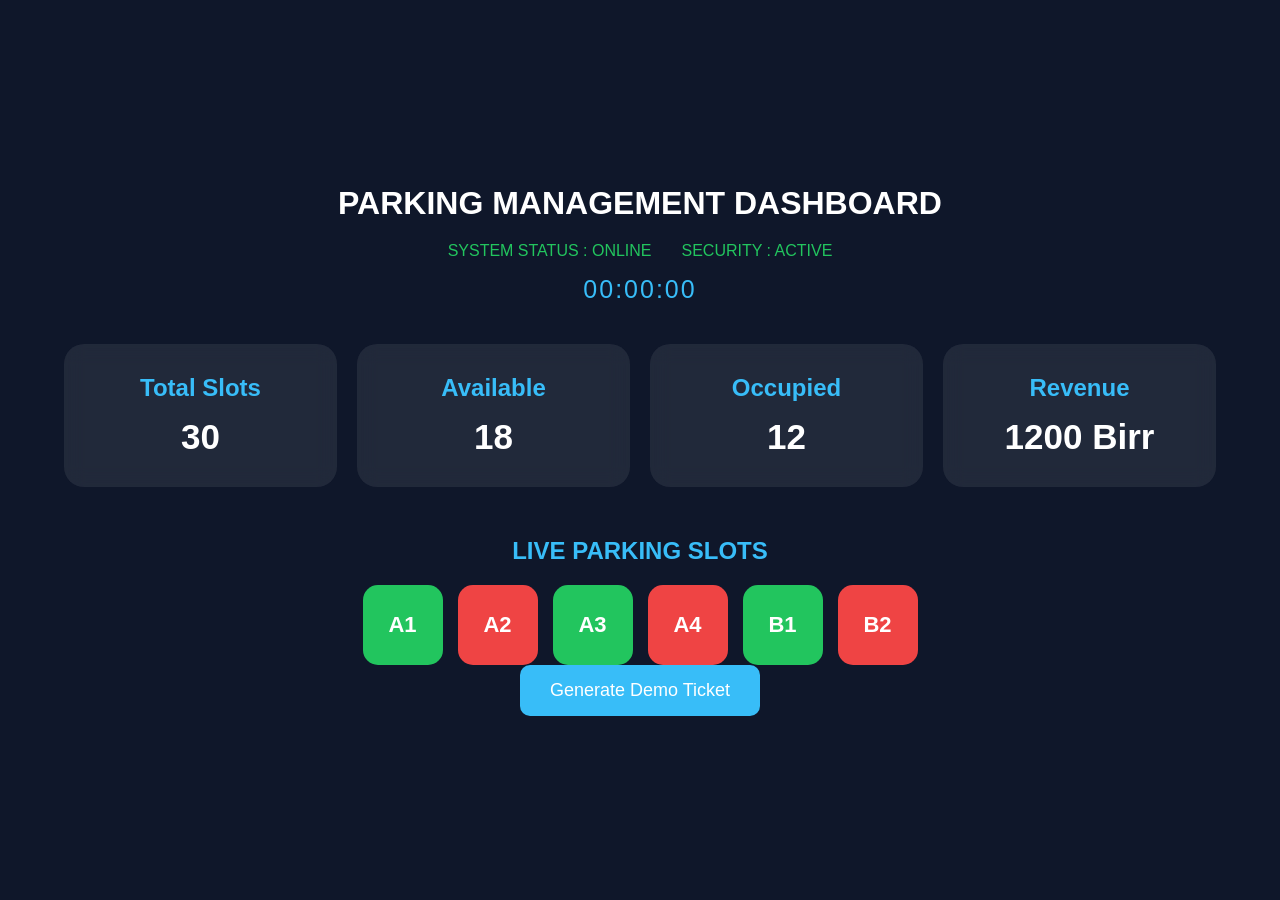
==== web/dashboard.html @ bb592d1a "initial commit" ====
<!DOCTYPE html>
<html lang="en">

<head>

    <meta charset="UTF-8">

    <meta name="viewport"
          content="width=device-width, initial-scale=1.0">

    <title>Dashboard</title>

    <link rel="stylesheet"
          href="style.css">

</head>

<body>

    <div class="dashboard">

        <h1>
            PARKING MANAGEMENT DASHBOARD
        </h1>

        <div class="status-bar">

            <span>
                SYSTEM STATUS : ONLINE
            </span>

            <span>
                SECURITY : ACTIVE
            </span>

        </div>
        <div class="clock" id="clock">
            00:00:00
        </div>

        <div class="cards">

            <div class="dashboard-card">

                <h2>Total Slots</h2>

                <p>30</p>

            </div>

            <div class="dashboard-card">

                <h2>Available</h2>

                <p>18</p>

            </div>

            <div class="dashboard-card">

                <h2>Occupied</h2>

                <p>12</p>

            </div>

            <div class="dashboard-card">

                <h2>Revenue</h2>

                <p>1200 Birr</p>

            </div>

        </div>

        <h2 class="section-title">
            LIVE PARKING SLOTS
        </h2>

        <div class="slots">

            <div class="slot free">
                A1
            </div>

            <div class="slot occupied">
                A2
            </div>

            <div class="slot free">
                A3
            </div>

            <div class="slot occupied">
                A4
            </div>

            <div class="slot free">
                B1
            </div>

            <div class="slot occupied">
                B2
            </div>

        </div>

        <button onclick="showTicket()">
            Generate Demo Ticket
        </button>

        <div class="popup" id="ticketPopup">

            <div class="popup-content">

                <h2>
                    PARKING TICKET
                </h2>

                <p>Ticket ID : 1001</p>

                <p>Vehicle : Car</p>

                <p>Slot : A2</p>

                <p>Status : ACTIVE</p>

                <button onclick="closeTicket()">
                    Close
                </button>

            </div>

        </div>

    </div>

</body>
</html>
---- web/style.css ----
* {
    margin: 0;
    padding: 0;
    box-sizing: border-box;
}

body {

    font-family: Arial, sans-serif;

    background: #0f172a;

    color: white;

    height: 100vh;

    display: flex;

    justify-content: center;

    align-items: center;
}

.container {

    width: 100%;

    display: flex;

    justify-content: center;

    align-items: center;
}

.card {

    background: rgba(255,255,255,0.08);

    padding: 50px;

    border-radius: 20px;

    text-align: center;

    backdrop-filter: blur(10px);

    box-shadow: 0 0 20px rgba(0,0,0,0.5);
}

.card h1 {

    margin-bottom: 20px;

    font-size: 40px;

    color: #38bdf8;
}

.card p {

    margin-bottom: 30px;

    color: #cbd5e1;
}

button {

    padding: 15px 30px;

    border: none;

    border-radius: 10px;

    background: #38bdf8;

    color: white;

    font-size: 18px;

    cursor: pointer;

    transition: 0.3s;
}

button:hover {

    background: #0ea5e9;

    transform: scale(1.05);
}
.dashboard {

    width: 90%;

    text-align: center;
}

.cards {

    margin-top: 40px;

    display: grid;

    grid-template-columns:
        repeat(auto-fit, minmax(200px,1fr));

    gap: 20px;
}

.dashboard-card {

    background: rgba(255,255,255,0.08);

    padding: 30px;

    border-radius: 20px;

    backdrop-filter: blur(10px);

    transition: 0.3s;
}

.dashboard-card:hover {

    transform: translateY(-5px);
}

.dashboard-card h2 {

    margin-bottom: 15px;

    color: #38bdf8;
}

.dashboard-card p {

    font-size: 35px;

    font-weight: bold;
}
.clock {

    margin-top: 15px;

    font-size: 25px;

    color: #38bdf8;

    letter-spacing: 2px;
}
.section-title {

    margin-top: 50px;

    margin-bottom: 20px;

    color: #38bdf8;
}

.slots {

    display: flex;

    flex-wrap: wrap;

    gap: 15px;

    justify-content: center;
}

.slot {

    width: 80px;

    height: 80px;

    border-radius: 15px;

    display: flex;

    justify-content: center;

    align-items: center;

    font-size: 22px;

    font-weight: bold;

    transition: 0.3s;
}

.slot:hover {

    transform: scale(1.1);
}

.free {

    background: #22c55e;
}

.occupied {

    background: #ef4444;
}
.popup {

    position: fixed;

    top: 0;

    left: 0;

    width: 100%;

    height: 100%;

    background: rgba(0,0,0,0.7);

    display: none;

    justify-content: center;

    align-items: center;
}

.popup-content {

    background: #1e293b;

    padding: 40px;

    border-radius: 20px;

    text-align: center;
}

.dashboard-card {

    animation: floatCard 2s ease-in-out infinite;
}

@keyframes floatCard {

    0% {

        transform: translateY(0px);
    }

    50% {

        transform: translateY(-8px);
    }

    100% {

        transform: translateY(0px);
    }
}

@media(max-width:768px) {

    .cards {

        grid-template-columns: 1fr;
    }

    .slot {

        width: 60px;

        height: 60px;
    }
}

.status-bar {

    margin-top: 20px;

    display: flex;

    justify-content: center;

    gap: 30px;

    color: #22c55e;
}
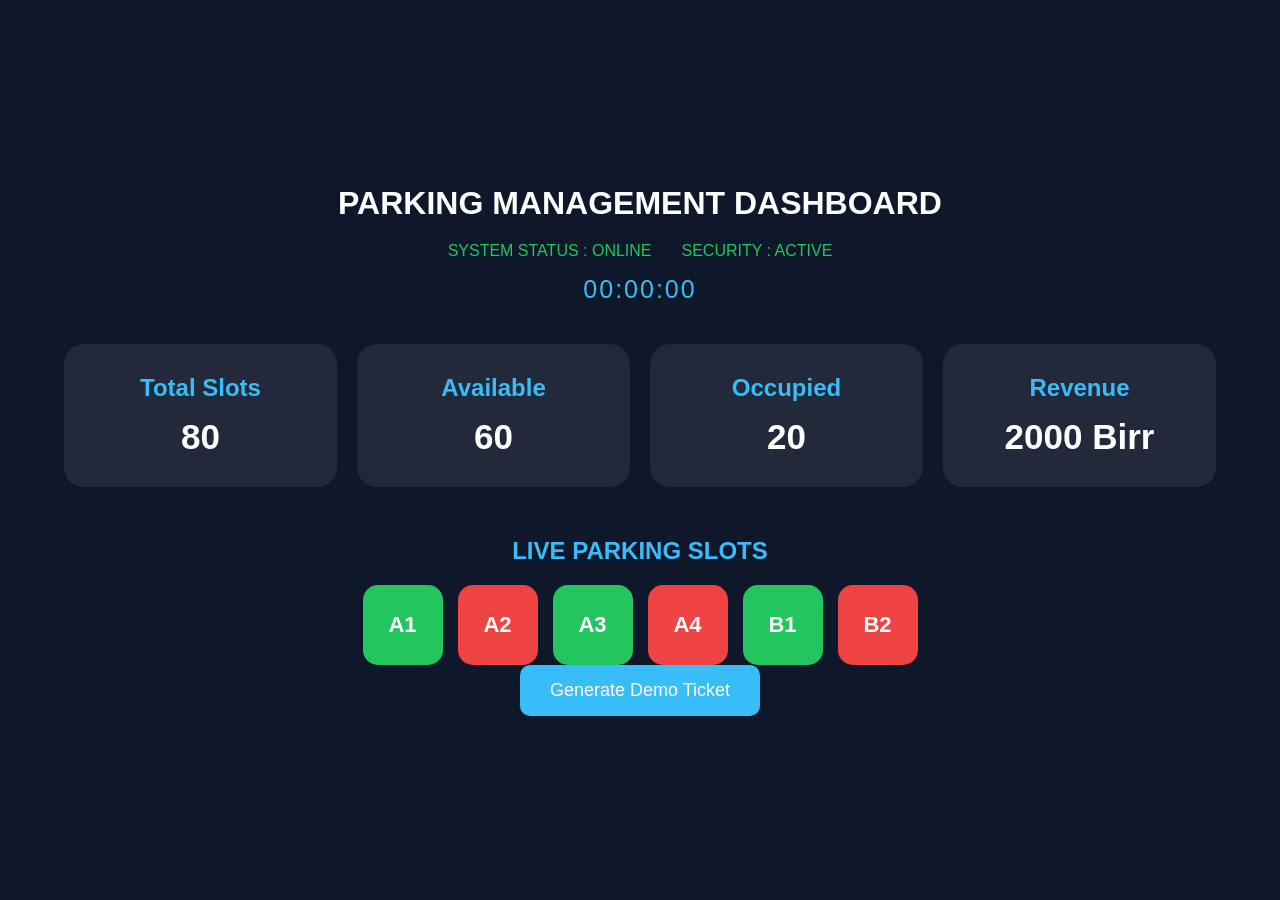
==== commit f3abc893: "new features are added" ====
--- a/web/dashboard.html
+++ b/web/dashboard.html
@@ -4,72 +4,46 @@
 <head>
 
     <meta charset="UTF-8">
-
-    <meta name="viewport"
-          content="width=device-width, initial-scale=1.0">
-
+    <meta name="viewport" content="width=device-width, initial-scale=1.0">
     <title>Dashboard</title>
-
-    <link rel="stylesheet"
-          href="style.css">
+    <link rel="stylesheet" href="style.css">
 
 </head>
 
 <body>
 
     <div class="dashboard">
-
         <h1>
             PARKING MANAGEMENT DASHBOARD
         </h1>
-
         <div class="status-bar">
-
             <span>
                 SYSTEM STATUS : ONLINE
             </span>
-
             <span>
                 SECURITY : ACTIVE
             </span>
-
         </div>
         <div class="clock" id="clock">
             00:00:00
         </div>
-
         <div class="cards">
-
             <div class="dashboard-card">
-
                 <h2>Total Slots</h2>
-
-                <p>30</p>
-
+                <p>80</p>
+            </div>
+            <div class="dashboard-card">
+                <h2>Available</h2>
+                <p>60</p>
+            </div>
+            <div class="dashboard-card">
+                <h2>Occupied</h2>
+                <p>20</p>
             </div>
 
             <div class="dashboard-card">
-
-                <h2>Available</h2>
-
-                <p>18</p>
-
-            </div>
-
-            <div class="dashboard-card">
-
-                <h2>Occupied</h2>
-
-                <p>12</p>
-
-            </div>
-
-            <div class="dashboard-card">
-
                 <h2>Revenue</h2>
-
-                <p>1200 Birr</p>
-
+                <p>2000 Birr</p>
             </div>
 
         </div>
@@ -77,33 +51,25 @@
         <h2 class="section-title">
             LIVE PARKING SLOTS
         </h2>
-
         <div class="slots">
-
             <div class="slot free">
                 A1
             </div>
-
             <div class="slot occupied">
                 A2
             </div>
-
             <div class="slot free">
                 A3
             </div>
-
             <div class="slot occupied">
                 A4
             </div>
-
             <div class="slot free">
                 B1
             </div>
-
             <div class="slot occupied">
                 B2
             </div>
-
         </div>
 
         <button onclick="showTicket()">
--- a/web/style.css
+++ b/web/style.css
@@ -7,17 +7,11 @@
 body {
 
     font-family: Arial, sans-serif;
-
     background: #0f172a;
-
     color: white;
-
     height: 100vh;
-
-    display: flex;
-
-    justify-content: center;
-
+    display: flex;
+    justify-content: center;
     align-items: center;
 }
 
